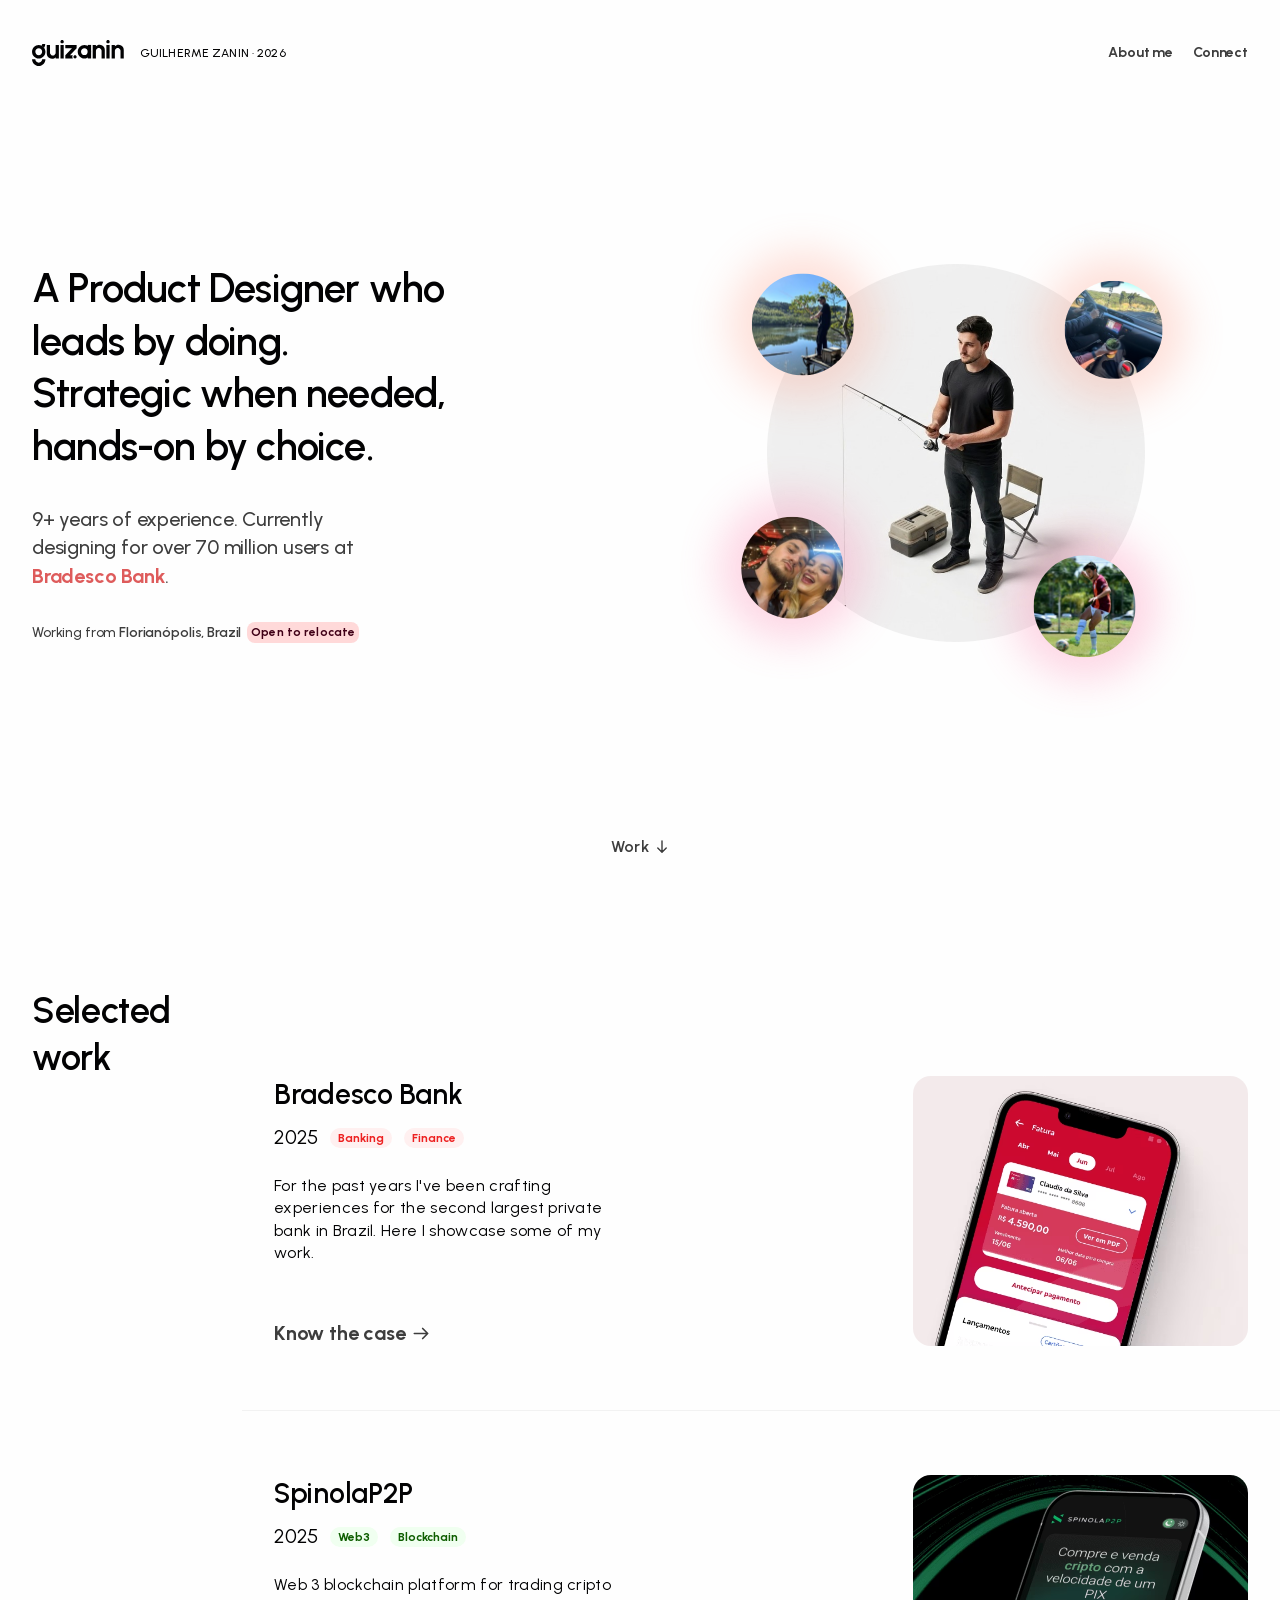
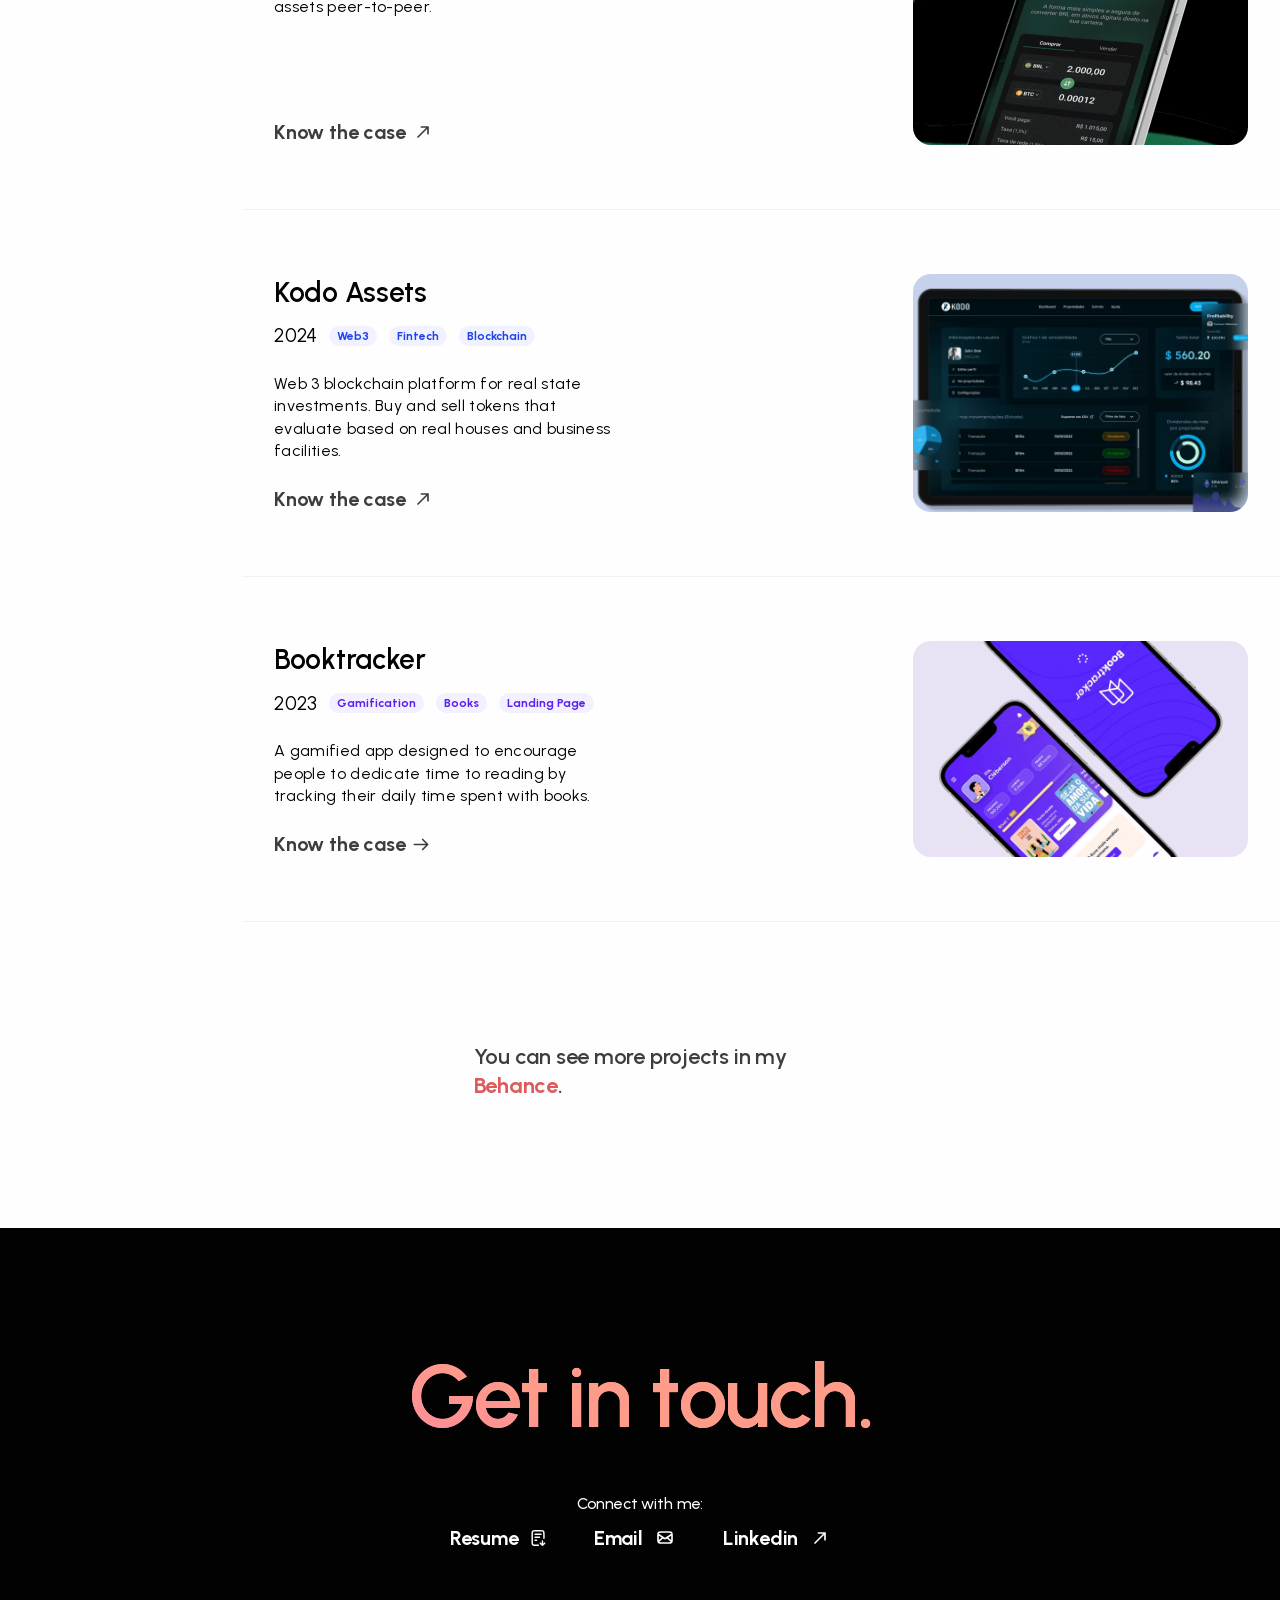
==== index.html @ 5cf8c63c "Portfolio site: hand-built replacement for the Framer version Home, About me, Bradesco Bank and Book" ====
<!doctype html>
<html lang="en">
<head>
  <meta charset="utf-8">
  <meta name="viewport" content="width=device-width, initial-scale=1">
  <title>Guilherme Zanin | UX/UI | Product Designer</title>
  <meta name="description" content="Product Designer with 9+ years of experience. Welcome to my portfolio.">

  <link rel="icon" href="assets/img/favicon-light.png" media="(prefers-color-scheme: light)">
  <link rel="icon" href="assets/img/favicon-dark.png" media="(prefers-color-scheme: dark)">
  <link rel="apple-touch-icon" href="assets/img/apple-touch-icon.png">

  <link rel="canonical" href="https://guilhermezanin.com/">
  <meta property="og:type" content="website">
  <meta property="og:site_name" content="Guilherme Zanin">
  <meta property="og:url" content="https://guilhermezanin.com/">
  <meta property="og:title" content="Guilherme Zanin | UX/UI | Product Designer">
  <meta property="og:description" content="Product Designer with 9+ years of experience. Welcome to my portfolio.">
  <meta property="og:image" content="https://guilhermezanin.com/assets/img/og-image.jpg">
  <meta property="og:image:width" content="1200">
  <meta property="og:image:height" content="630">
  <meta name="twitter:card" content="summary_large_image">
  <meta name="twitter:title" content="Guilherme Zanin | UX/UI | Product Designer">
  <meta name="twitter:description" content="Product Designer with 9+ years of experience. Welcome to my portfolio.">
  <meta name="twitter:image" content="https://guilhermezanin.com/assets/img/og-image.jpg">
  <script type="application/ld+json">
  {
    "@context": "https://schema.org",
    "@type": "Person",
    "name": "Guilherme Zanin",
    "jobTitle": "Senior Product Designer",
    "url": "https://guilhermezanin.com/",
    "image": "https://guilhermezanin.com/assets/img/hero.jpg",
    "worksFor": { "@type": "Organization", "name": "Bradesco Bank" },
    "address": { "@type": "PostalAddress", "addressLocality": "Florianópolis", "addressCountry": "BR" },
    "sameAs": [
      "https://www.linkedin.com/in/guilherme-zanin/",
      "https://www.behance.net/guilhermezanin"
    ]
  }
  </script>

  <link rel="preload" href="assets/fonts/urbanist-latin.woff2" as="font" type="font/woff2" crossorigin>
  <link rel="stylesheet" href="styles.css">
</head>
<body>

  <!-- Shared SVG gradient used by icons on hover -->
  <svg width="0" height="0" style="position:absolute" aria-hidden="true">
    <defs>
      <linearGradient id="brand-gradient" x1="1" y1="0" x2="0" y2="1">
        <stop offset="0.35" stop-color="#FF9C86"/>
        <stop offset="1" stop-color="#FD7DAB"/>
      </linearGradient>
    </defs>
  </svg>

  <!-- ============ HERO ============ -->
  <section class="hero" id="top">
    <header class="nav">
      <div class="nav__brand">
        <a href="./" class="logo" aria-label="guizanin — home">
          <img class="logo__base" src="assets/icons/logo.svg" alt="guizanin" width="92" height="26">
          <img class="logo__hover" src="assets/icons/logo-gradient.svg" alt="" width="92" height="26" aria-hidden="true">
        </a>
        <span class="nav__tagline">Guilherme Zanin · 2026</span>
      </div>

      <nav class="nav__links" aria-label="Main">
        <a class="nav__link" href="about.html">About me</a>
        <a class="nav__link" href="#connect">Connect</a>
      </nav>
    </header>

    <div class="hero__body">
      <div class="hero__copy">
        <h1 class="hero__title reveal">
          A Product Designer who leads by doing.<br> Strategic when needed, <span class="nowrap">hands-on</span> by choice.
        </h1>
        <p class="hero__lead reveal" style="--d: .1s">
          9+ years of experience. Currently designing for over 70 million users at
          <a class="accent-link" href="https://www.linkedin.com/company/bradesco/mycompany/" target="_blank" rel="noopener">Bradesco Bank</a>.
        </p>
        <p class="hero__location reveal" style="--d: .2s">
          <span>Working from <strong>Florianópolis, Brazil</strong></span>
          <span class="badge">Open to relocate</span>
        </p>
      </div>

      <div class="hero__visual reveal" style="--d: .15s">
        <img class="hero__portrait" src="assets/img/hero.jpg" alt="Guilherme Zanin holding a fishing rod" width="720" height="720" fetchpriority="high">
        <div class="orbit" aria-hidden="true">
          <div class="bubble bubble--1" style="--glow:#FF9C86"><img width="204" height="272" src="assets/img/bubble-car.jpg" alt=""></div>
          <div class="bubble bubble--2" style="--glow:#FF9C86"><img width="204" height="272" src="assets/img/bubble-football.jpg" alt=""></div>
          <div class="bubble bubble--3" style="--glow:#FD7DAB"><img width="206" height="272" src="assets/img/bubble-selfie.jpg" alt=""></div>
          <div class="bubble bubble--4" style="--glow:#FD7DAB"><img width="204" height="272" src="assets/img/bubble-fishing.jpg" alt=""></div>
        </div>
      </div>
    </div>

    <a class="scroll-cue" href="#selectedwork">
      Work
      <svg viewBox="-1 -1 16 13" width="14" height="11" aria-hidden="true"><path d="M.334 5.5h13.333m0 0L8.667.5m5 5-5 5" fill="none" stroke="currentColor" stroke-width="1.667" stroke-linecap="round" stroke-linejoin="round"/></svg>
    </a>
  </section>

  <!-- ============ SELECTED WORK ============ -->
  <section class="work" id="selectedwork">
    <div class="work__aside">
      <h2 class="work__heading">Selected <br>work</h2>
    </div>

    <div class="work__list">
      <a class="project" href="bradesco-bank.html" style="--tag-bg:#FFF0F0; --tag-fg:#ED2121">
        <div class="project__info">
          <div class="project__head">
            <h3 class="project__title">Bradesco Bank</h3>
            <div class="project__meta">
              <span class="project__year">2025</span>
              <span class="tag">Banking</span>
              <span class="tag">Finance</span>
            </div>
          </div>
          <p class="project__desc">For the past years I've been crafting experiences for the second largest private bank in Brazil. Here I showcase some of my work.</p>
          <span class="cta">Know the case <svg class="cta__icon" viewBox="-1 -1 16 13" width="16" height="13" aria-hidden="true"><path d="M.334 5.5h13.333m0 0L8.667.5m5 5-5 5"/></svg></span>
        </div>
        <div class="project__media project__media--tall"><picture><source type="image/avif" srcset="assets/img/work-bradesco.avif"><img width="840" height="486" src="assets/img/work-bradesco.png" alt="Bradesco credit card invoice screen on an iPhone" loading="lazy"></picture></div>
      </a>

      <a class="project" href="https://www.behance.net/gallery/239219773/SPINOLA-P2P-Crypto-Trading-UXUI" target="_blank" rel="noopener" style="--tag-bg:#F0FFF0; --tag-fg:#0E5E00">
        <div class="project__info">
          <div class="project__head">
            <h3 class="project__title">SpinolaP2P</h3>
            <div class="project__meta">
              <span class="project__year">2025</span>
              <span class="tag">Web3</span>
              <span class="tag">Blockchain</span>
            </div>
          </div>
          <p class="project__desc">Web 3 blockchain platform for trading cripto assets peer-to-peer.</p>
          <span class="cta">Know the case <svg class="cta__icon" viewBox="0 0 20 20" width="20" height="20" aria-hidden="true"><path d="M5 15 15 5m0 0H8.333M15 5v6.667"/></svg></span>
        </div>
        <div class="project__media project__media--tall"><picture><source type="image/avif" srcset="assets/img/work-spinola.avif"><img width="886" height="540" src="assets/img/work-spinola.png" alt="SpinolaP2P crypto trading app on an iPhone" loading="lazy"></picture></div>
      </a>

      <a class="project" href="https://www.behance.net/gallery/204603147/Kodo" target="_blank" rel="noopener" style="--tag-bg:#F0F3FF; --tag-fg:#2143ED">
        <div class="project__info">
          <div class="project__head">
            <h3 class="project__title">Kodo Assets</h3>
            <div class="project__meta">
              <span class="project__year">2024</span>
              <span class="tag">Web3</span>
              <span class="tag">Fintech</span>
              <span class="tag">Blockchain</span>
            </div>
          </div>
          <p class="project__desc">Web 3 blockchain platform for real state investments. Buy and sell tokens that evaluate based on real houses and business facilities.</p>
          <span class="cta">Know the case <svg class="cta__icon" viewBox="0 0 20 20" width="20" height="20" aria-hidden="true"><path d="M5 15 15 5m0 0H8.333M15 5v6.667"/></svg></span>
        </div>
        <div class="project__media"><picture><source type="image/avif" srcset="assets/img/work-kodo.avif"><img width="840" height="486" src="assets/img/work-kodo.png" alt="Kodo Assets investment dashboard on a tablet" loading="lazy"></picture></div>
      </a>

      <a class="project" href="booktracker.html" style="--tag-bg:#F3F0FF; --tag-fg:#5B21EE">
        <div class="project__info">
          <div class="project__head">
            <h3 class="project__title">Booktracker</h3>
            <div class="project__meta">
              <span class="project__year">2023</span>
              <span class="tag">Gamification</span>
              <span class="tag">Books</span>
              <span class="tag">Landing Page</span>
            </div>
          </div>
          <p class="project__desc">A gamified app designed to encourage people to dedicate time to reading by tracking their daily time spent with books.</p>
          <span class="cta">Know the case <svg class="cta__icon" viewBox="-1 -1 16 13" width="16" height="13" aria-hidden="true"><path d="M.334 5.5h13.333m0 0L8.667.5m5 5-5 5"/></svg></span>
        </div>
        <div class="project__media"><picture><source type="image/avif" srcset="assets/img/work-booktracker.avif"><img width="840" height="486" src="assets/img/work-booktracker.png" alt="Booktracker reading app screens" loading="lazy"></picture></div>
      </a>
    </div>
  </section>

  <section class="more">
    <p class="more__text reveal">
      You can see more projects in my<br>
      <a class="accent-link" href="https://www.behance.net/guilhermezanin" target="_blank" rel="noopener">Behance</a>.
    </p>
  </section>

  <!-- ============ FOOTER / CONNECT ============ -->
  <footer class="connect" id="connect">
    <h2 class="connect__title reveal">Get in touch.</h2>
    <div class="connect__body reveal" style="--d: .1s">
      <p class="connect__label">Connect with me:</p>
      <ul class="connect__links">
        <li>
          <a class="connect__link" href="https://drive.google.com/file/d/13iVCZ-wm-vvY3Ag7yDLtZ_JTH_hKMxsA/view" target="_blank" rel="noopener">
            Resume
            <svg viewBox="-1 -1 17 20" width="15" height="18" aria-hidden="true"><path d="M13.667 9.417v-4.75c0-1.4 0-2.1-.272-2.635a2.5 2.5 0 0 0-1.093-1.093C11.767.667 11.067.667 9.667.667H4.334c-1.4 0-2.1 0-2.635.272A2.5 2.5 0 0 0 .607 2.032C.334 2.567.334 3.267.334 4.667v8.667c0 1.4 0 2.1.273 2.635a2.5 2.5 0 0 0 1.092 1.092c.535.273 1.235.273 2.635.273h3.083m1.25-9.167h-5m1.667 3.334H3.667m6.667-6.667H3.667m5.834 10 2.5 2.5m0 0 2.5-2.5m-2.5 2.5v-5"/></svg>
          </a>
        </li>
        <li>
          <a class="connect__link" href="mailto:guilhermezanin07@gmail.com">
            Email
            <svg viewBox="0 0 20 20" width="20" height="20" aria-hidden="true"><path d="M16.65 13.625 12 9.5m-4 0-4.65 4.125M3 6.063l5.715 3.929c.463.318.695.477.946.539.223.054.455.054.678 0 .251-.062.483-.221.946-.54L17 6.063M6.36 15h7.28c1.176 0 1.764 0 2.213-.225a2.07 2.07 0 0 0 .918-.901C17 13.433 17 12.855 17 11.7V7.3c0-1.155 0-1.733-.229-2.174a2.07 2.07 0 0 0-.918-.901C15.404 4 14.816 4 13.64 4H6.36c-1.176 0-1.764 0-2.213.225a2.07 2.07 0 0 0-.918.901C3 5.567 3 6.145 3 7.3v4.4c0 1.155 0 1.733.229 2.174.201.388.522.704.918.901C4.596 15 5.184 15 6.36 15Z"/></svg>
          </a>
        </li>
        <li>
          <a class="connect__link" href="https://www.linkedin.com/in/guilherme-zanin/" target="_blank" rel="noopener">
            Linkedin
            <svg viewBox="0 0 20 20" width="20" height="20" aria-hidden="true"><path d="M5 15 15 5m0 0H8.333M15 5v6.667"/></svg>
          </a>
        </li>
      </ul>
    </div>
  </footer>

  <script src="script.js"></script>
</body>
</html>
---- styles.css ----
/* ==========================================================================
   Guilherme Zanin — Portfolio
   ========================================================================== */

/* Urbanist (variable 300–700), self-hosted — SIL Open Font License */
@font-face {
  font-family: "Urbanist";
  font-style: normal;
  font-weight: 300 700;
  font-display: swap;
  src: url("assets/fonts/urbanist-latin.woff2") format("woff2");
  unicode-range: U+0000-00FF, U+0131, U+0152-0153, U+02BB-02BC, U+02C6, U+02DA, U+02DC, U+0304, U+0308, U+0329, U+2000-206F, U+20AC, U+2122, U+2191, U+2193, U+2212, U+2215, U+FEFF, U+FFFD;
}
@font-face {
  font-family: "Urbanist";
  font-style: normal;
  font-weight: 300 700;
  font-display: swap;
  src: url("assets/fonts/urbanist-latin-ext.woff2") format("woff2");
  unicode-range: U+0100-02BA, U+02BD-02C5, U+02C7-02CC, U+02CE-02D7, U+02DD-02FF, U+0304, U+0308, U+0329, U+1D00-1DBF, U+1E00-1E9F, U+1EF2-1EFF, U+2020, U+20A0-20AB, U+20AD-20C4, U+2113, U+2C60-2C7F, U+A720-A7FF;
}

:root {
  --bg: #FEFEFE;
  --ink: #020203;
  --ink-soft: #3D3D3D;
  --white: #FEFEFE;
  --accent: #DE5B5B;
  --grad-a: #FF9C86;
  --grad-b: #FD7DAB;
  --gradient: linear-gradient(225deg, var(--grad-a) 35%, var(--grad-b) 100%);
  --line: #F2F2F2;
  --pad-x: 32px;
  --ease: cubic-bezier(.22, 1, .36, 1);
  font-family: "Urbanist", system-ui, sans-serif;
}

*, *::before, *::after { box-sizing: border-box; }

html { scroll-behavior: smooth; }

body {
  margin: 0;
  background: var(--bg);
  color: var(--ink);
  -webkit-font-smoothing: antialiased;
  -moz-osx-font-smoothing: grayscale;
  text-rendering: optimizeLegibility;
}

img, picture { display: block; max-width: 100%; }
a { color: inherit; text-decoration: none; }
h1, h2, h3, p { margin: 0; }

.nowrap { white-space: nowrap; }

.sr-only {
  position: absolute; width: 1px; height: 1px; overflow: hidden;
  clip: rect(0 0 0 0); white-space: nowrap;
}

/* Gradient text on hover — shared by links */
.grad-hover { transition: color .25s var(--ease); }

/* ---------------------------------------------------------------- NAV ---- */
.nav {
  position: absolute;
  inset: 0 0 auto 0;
  z-index: 10;
  display: flex;
  align-items: center;
  justify-content: space-between;
  padding: 40px var(--pad-x);
}

.nav__brand { display: flex; align-items: center; gap: 16px; }

.logo { position: relative; display: block; width: 92px; height: 26px; }
.logo img { position: absolute; inset: 0; width: 100%; height: 100%; transition: opacity .3s var(--ease); }
.logo__hover { opacity: 0; }
.logo:hover .logo__hover { opacity: 1; }
.logo:hover .logo__base { opacity: 0; }

.nav__tagline {
  font-size: 12px;
  font-weight: 500;
  letter-spacing: .01em;
  line-height: 1.22;
  text-transform: uppercase;
  color: var(--ink);
}

.nav__links { display: flex; align-items: center; gap: 20px; }

.nav__link {
  font-size: 14px;
  font-weight: 700;
  letter-spacing: -.01em;
  line-height: 1.3;
  color: var(--ink-soft);
}

.nav__link { position: relative; transition: opacity .2s; }
.nav__link::after {
  content: "";
  position: absolute; left: 0; right: 0; bottom: -3px;
  height: 1.5px;
  background: var(--gradient);
  transform: scaleX(0);
  transform-origin: right;
  transition: transform .35s var(--ease);
}
.nav__link:hover::after { transform: scaleX(1); transform-origin: left; }


/* --------------------------------------------------------------- HERO ---- */
.hero {
  position: relative;
  min-height: max(100vh, 760px);
  min-height: max(100svh, 760px);
  display: flex;
  flex-direction: column;
  padding: 0 var(--pad-x);
  overflow-x: clip;
}

.hero__body {
  flex: 1;
  display: grid;
  grid-template-columns: minmax(0, 1fr) minmax(0, 1fr);
  align-items: center;
  gap: 48px;
  width: 100%;
  max-width: 1376px;
  margin: 0 auto;
  padding-top: 120px;
}

.hero__copy { display: flex; flex-direction: column; gap: 32px; max-width: 430px; }

.hero__title {
  font-size: 40px;
  font-weight: 600;
  line-height: 1.32;
  letter-spacing: -.02em;
  color: var(--ink);
}

.hero__lead {
  max-width: 380px;
  font-size: 20px;
  font-weight: 500;
  line-height: 1.42;
  letter-spacing: -.01em;
  color: var(--ink-soft);
}

.accent-link {
  font-weight: 700;
  color: var(--accent);
  background-image: var(--gradient);
  background-size: 0% 1.5px;
  background-repeat: no-repeat;
  background-position: 0 100%;
  transition: background-size .35s var(--ease), color .25s;
}
.accent-link:hover { background-size: 100% 1.5px; }

.hero__location {
  display: flex;
  align-items: center;
  flex-wrap: wrap;
  gap: 6px;
  font-size: 14px;
  font-weight: 500;
  line-height: 1.42;
  letter-spacing: -.01em;
  color: var(--ink-soft);
}
.hero__location strong { font-weight: 600; }

.badge {
  padding: 2px 4px;
  border-radius: 8px;
  background: #FFD9D9;
  color: #400017;
  font-size: 12px;
  font-weight: 700;
  letter-spacing: .01em;
}

/* Portrait + orbiting bubbles */
.hero__visual {
  position: relative;
  justify-self: center;
  width: 450px;
  aspect-ratio: 1;
  display: grid;
  place-items: center;
}

.hero__portrait {
  width: 84%;
  height: auto;
  aspect-ratio: 1;
  object-fit: cover;
  border-radius: 9999px;
}

.orbit {
  position: absolute;
  inset: 0;
  will-change: rotate;
  animation: orbit 120s linear infinite;
}
/* paused by script.js while the hero is off screen */
.hero.is-offscreen .orbit,
.hero.is-offscreen .bubble img,
.hero.is-offscreen .scroll-cue svg { animation-play-state: paused; }

.bubble {
  --size: 102px;
  --r: calc(50% - var(--size) / 2);
  position: absolute;
  top: 50%; left: 50%;
  width: var(--size);
  height: var(--size);
  margin: calc(var(--size) / -2) 0 0 calc(var(--size) / -2);
  transform: rotate(var(--a)) translate(200px) rotate(calc(var(--a) * -1));
}
.bubble img {
  position: relative;
  z-index: 1;
  width: 100%; height: 100%;
  object-fit: cover;
  border-radius: 9999px;
  animation: orbit 120s linear infinite reverse;
}
/* soft blurred glow behind each bubble */
.bubble::before {
  content: "";
  position: absolute;
  inset: -22px;
  border-radius: 9999px;
  background: var(--glow);
  opacity: .3;
  filter: blur(20px);
}

.bubble--1 { --a: -140deg; }            /* top-left */
.bubble--2 { --a: -38deg; --size: 98px; }/* top-right */
.bubble--3 { --a: 50deg; }              /* bottom-right */
.bubble--4 { --a: 145deg; }             /* bottom-left */

@keyframes orbit { to { rotate: 360deg; } }

.scroll-cue {
  align-self: center;
  display: inline-flex;
  align-items: center;
  gap: 6px;
  margin: 48px 0 40px;
  padding: 4px;
  font-size: 16px;
  font-weight: 600;
  letter-spacing: .02em;
  color: var(--ink-soft);
}
.scroll-cue svg { transform: rotate(90deg); animation: nudge 2s var(--ease) infinite; }
.scroll-cue:hover svg { stroke: url(#brand-gradient); }
.scroll-cue:hover svg path { stroke: url(#brand-gradient); }

@keyframes nudge {
  0%, 60%, 100% { translate: 0 0; }
  30% { translate: 0 4px; }
}

/* --------------------------------------------------------- SELECTED WORK - */
.work {
  display: flex;
  width: 100%;
}

.work__aside {
  flex: 0 0 242px;
  padding: 88px 64px 64px var(--pad-x);
}

.work__heading {
  position: sticky;
  top: 56px;
  font-size: 36px;
  font-weight: 600;
  line-height: 1.3;
  letter-spacing: -.01em;
}

.work__list {
  flex: 1;
  min-width: 0;
  padding-top: 112px;
}

.project {
  position: sticky;
  top: 0;
  z-index: 1;
  display: flex;
  gap: 32px;
  padding: 64px var(--pad-x);
  background: var(--bg);
  border-bottom: 1px solid var(--line);
}

.project__info {
  flex: 1 1 0;
  min-width: 0;
  max-width: 340px;
  display: flex;
  flex-direction: column;
  justify-content: space-between;
  gap: 24px;
}

.project__head { display: flex; flex-direction: column; gap: 12px; }

.project__title {
  font-size: 28px;
  font-weight: 600;
  line-height: 1.3;
  letter-spacing: -.01em;
}

.project__meta { display: flex; align-items: center; flex-wrap: wrap; gap: 12px; }
.project__year { font-size: 20px; line-height: 1.32; letter-spacing: -.01em; }

.tag {
  padding: 4px 8px;
  border-radius: 42px;
  background: var(--tag-bg);
  color: var(--tag-fg);
  font-size: 12px;
  font-weight: 700;
  line-height: 1;
}

.project__desc {
  font-size: 16px;
  line-height: 1.4;
  letter-spacing: .02em;
  margin-top: -12px;
  flex: 1;
}
.project__head + .project__desc { margin-top: 0; }

.cta {
  display: inline-flex;
  align-items: center;
  gap: 8px;
  font-size: 20px;
  font-weight: 700;
  line-height: 1.3;
  letter-spacing: -.01em;
  color: var(--ink-soft);
}
.cta__icon {
  fill: none;
  stroke: var(--ink-soft);
  stroke-width: 1.667;
  stroke-linecap: round;
  stroke-linejoin: round;
  transition: transform .35s var(--ease);
}
.project:hover .cta__icon { stroke: url(#brand-gradient); transform: translateX(4px); }
.project:hover .cta { color: transparent; background: var(--gradient); -webkit-background-clip: text; background-clip: text; }

.project__media {
  flex: 0 0 auto;
  width: min(335px, 45%);
  margin-left: auto;
  aspect-ratio: 335 / 204;
  border-radius: 18px;
  overflow: hidden;
}
.project__media--tall { aspect-ratio: 335 / 270; }
.project__media picture { height: 100%; }
.project__media img {
  width: 100%; height: 100%;
  object-fit: cover;
  transition: transform .6s var(--ease);
}
.project:hover .project__media img { transform: scale(1.04); }

/* --------------------------------------------------------------- MORE ---- */
.more {
  position: relative;
  z-index: 2;
  background: var(--bg);
  display: flex;
  justify-content: center;
  padding: 120px var(--pad-x) 128px;
}
.more__text {
  width: 333px;
  max-width: 100%;
  font-size: 22px;
  font-weight: 600;
  line-height: 1.32;
  letter-spacing: -.01em;
  color: var(--ink-soft);
}

/* ------------------------------------------------------------ CONNECT ---- */
.connect {
  position: relative;
  z-index: 2;
  display: flex;
  flex-direction: column;
  align-items: center;
  justify-content: center;
  gap: 48px;
  min-height: 440px;
  padding: 64px;
  background: var(--ink);
  color: var(--white);
  text-align: center;
}

.connect__title {
  font-size: clamp(56px, 9vw, 88px);
  font-weight: 600;
  line-height: 1.14;
  letter-spacing: -2px;
  color: transparent;
  background: url("assets/img/touch-texture.png") 0% 10% / cover, var(--gradient);
  background: image-set(url("assets/img/touch-texture.avif") type("image/avif"), url("assets/img/touch-texture.png") type("image/png")) 0% 10% / cover, var(--gradient);
  -webkit-background-clip: text;
  background-clip: text;
  animation: texture-pan 14s ease-in-out infinite alternate;
}
@keyframes texture-pan { to { background-position: 100% 90%, 0 0; } }

.connect__body { display: flex; flex-direction: column; align-items: center; gap: 12px; }
.connect__label { font-size: 16px; font-weight: 500; letter-spacing: -.01em; }

.connect__links {
  display: flex;
  flex-wrap: wrap;
  justify-content: center;
  gap: 12px 48px;
  margin: 0;
  padding: 0;
  list-style: none;
}

.connect__link {
  display: inline-flex;
  align-items: center;
  gap: 12px;
  font-size: 20px;
  font-weight: 700;
  letter-spacing: -.01em;
  line-height: 1.3;
}
.connect__link svg {
  fill: none;
  stroke: var(--white);
  stroke-width: 1.667;
  stroke-linecap: round;
  stroke-linejoin: round;
  transition: transform .35s var(--ease);
}
.connect__link:hover { color: transparent; background: var(--gradient); -webkit-background-clip: text; background-clip: text; }
.connect__link:hover svg { stroke: url(#brand-gradient); transform: translateY(-2px); }

/* -------------------------------------------------------- REVEAL ANIM ---- */
.reveal {
  opacity: 0;
  translate: 0 24px;
  transition: opacity .9s var(--ease) var(--d, 0s), translate .9s var(--ease) var(--d, 0s);
}
.reveal.is-in { opacity: 1; translate: 0 0; }

@media (prefers-reduced-motion: reduce) {
  html { scroll-behavior: auto; }
  .reveal { opacity: 1; translate: none; transition: none; }
  .orbit, .bubble img, .scroll-cue svg, .connect__title { animation: none; }
}

/* ---------------------------------------------------------- RESPONSIVE --- */
@media (max-width: 1100px) {
  .hero__visual { width: 400px; }
  .bubble { transform: rotate(var(--a)) translate(178px) rotate(calc(var(--a) * -1)); }
}

@media (max-width: 900px) {
  .work { flex-direction: column; }
  .work__aside { flex: none; padding: 64px var(--pad-x) 0; }
  .work__heading { position: static; }
  .work__heading br { display: none; }
  .work__list { padding-top: 16px; }
}

@media (max-width: 809px) {
  :root { --pad-x: 20px; }

  .nav { padding: 28px var(--pad-x); }
  .nav__tagline { display: none; }
  .nav__links { gap: 16px; }

  .hero { min-height: auto; }
  .hero__body {
    grid-template-columns: 1fr;
    gap: 40px;
    padding-top: 128px;
  }
  .hero__copy { gap: 24px; max-width: none; }
  .hero__title { font-size: 32px; }
  .hero__lead { font-size: 18px; }
  .hero__visual { width: min(340px, 100%); order: -1; }
  .bubble { --size: 76px; transform: rotate(var(--a)) translate(min(150px, 44vw)) rotate(calc(var(--a) * -1)); }
  .bubble--2 { --size: 72px; }

  .project {
    position: relative;
    flex-direction: column-reverse;
    gap: 24px;
    padding: 40px var(--pad-x);
  }
  .project__info { max-width: none; }
  .project__media, .project__media--tall { width: 100%; margin: 0; aspect-ratio: 335 / 204; }
  .project__title { font-size: 24px; }

  .more { padding: 80px var(--pad-x); }
  .more__text { font-size: 20px; }

  .connect { padding: 64px var(--pad-x); min-height: 380px; }
  .connect__links { gap: 16px 32px; }
}
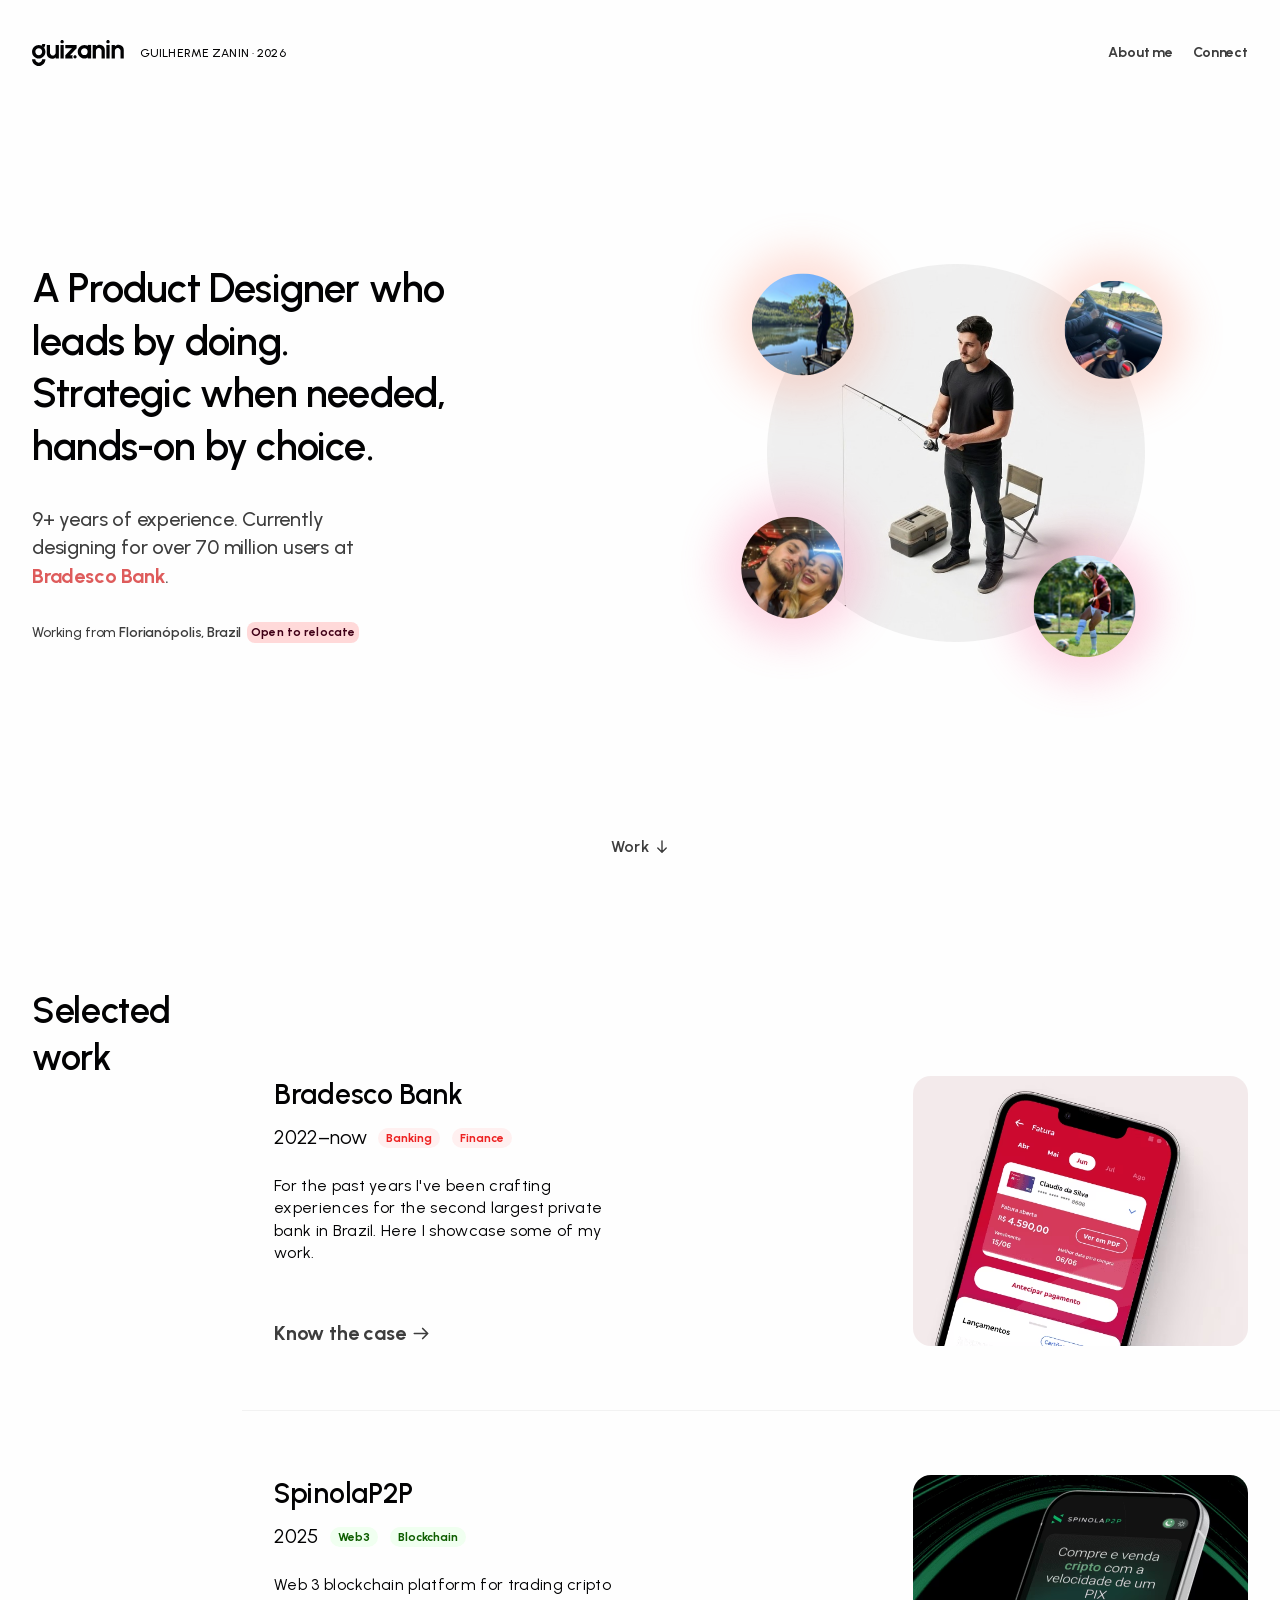
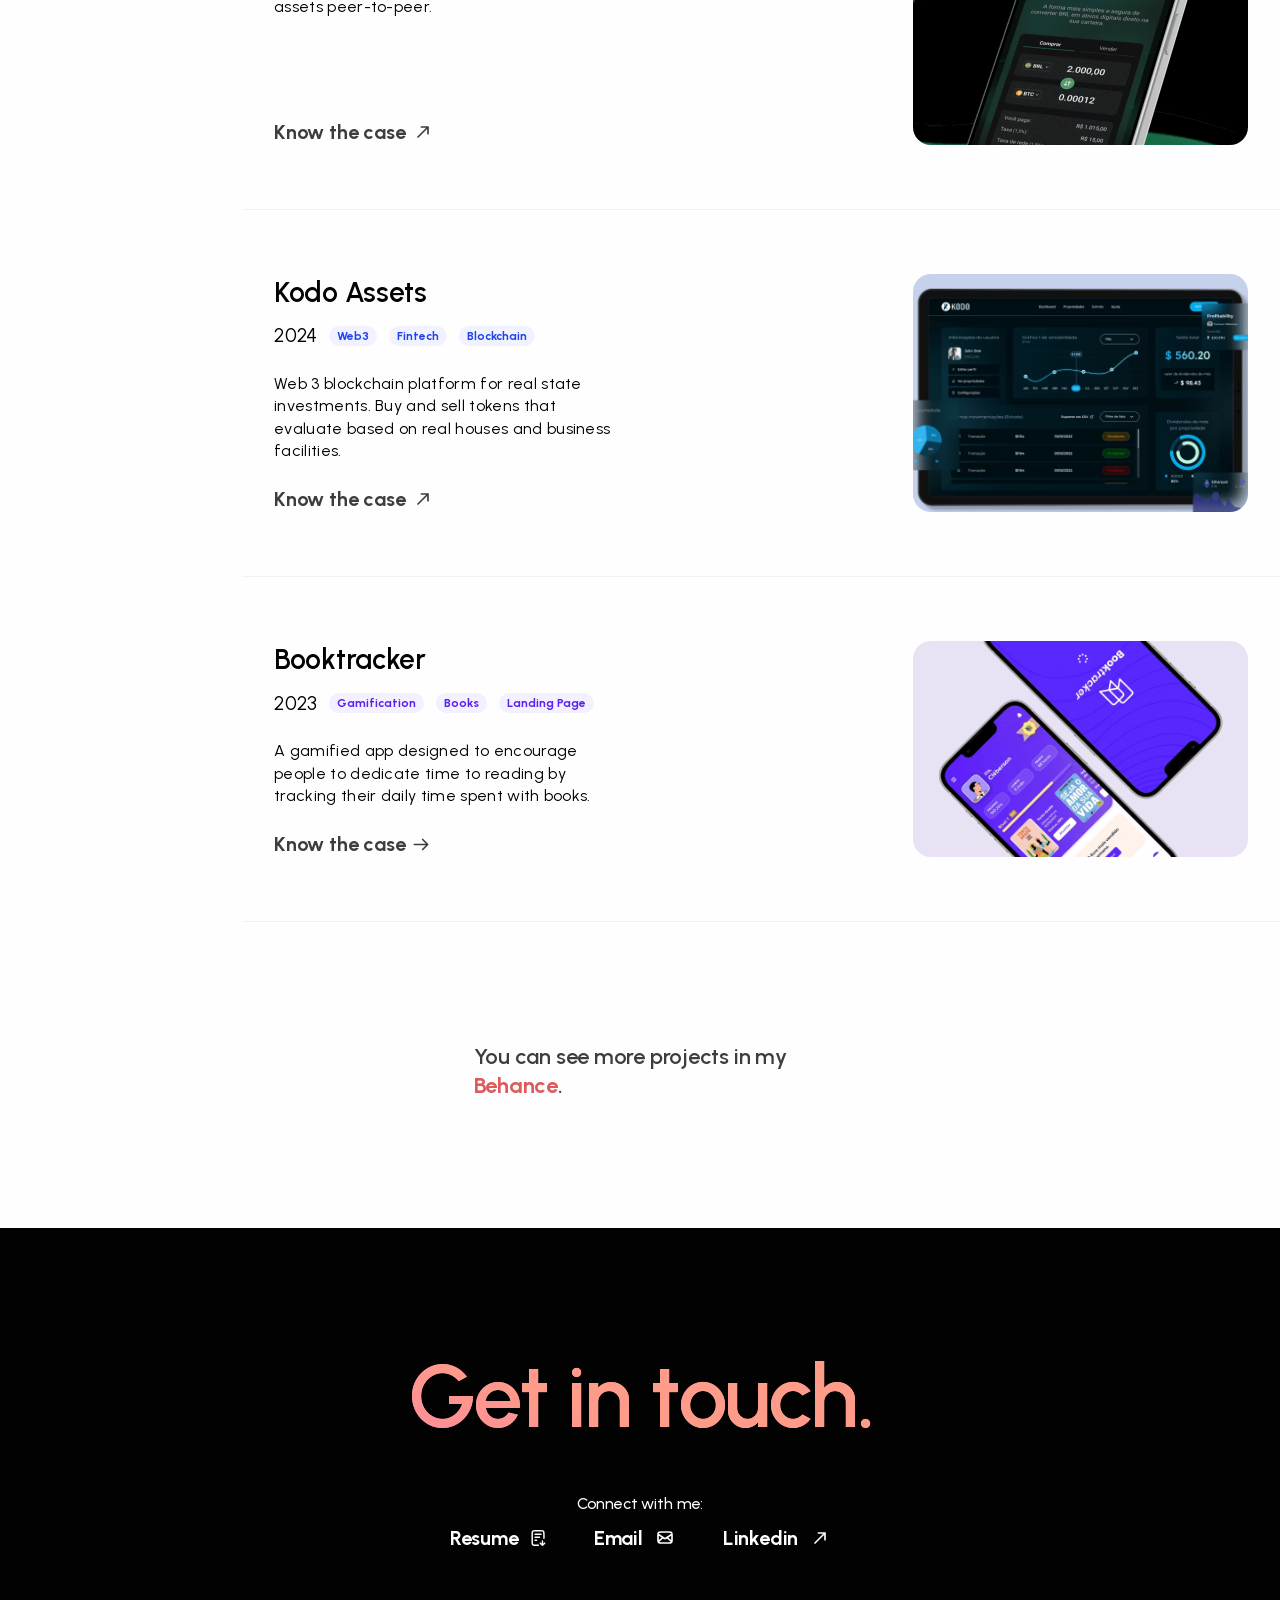
==== commit 91f7ae7a: "Make case study pages consistent Both case pages now share one structure: cover, title, meta sidebar" ====
--- a/index.html
+++ b/index.html
@@ -116,7 +116,7 @@
           <div class="project__head">
             <h3 class="project__title">Bradesco Bank</h3>
             <div class="project__meta">
-              <span class="project__year">2025</span>
+              <span class="project__year">2022–now</span>
               <span class="tag">Banking</span>
               <span class="tag">Finance</span>
             </div>
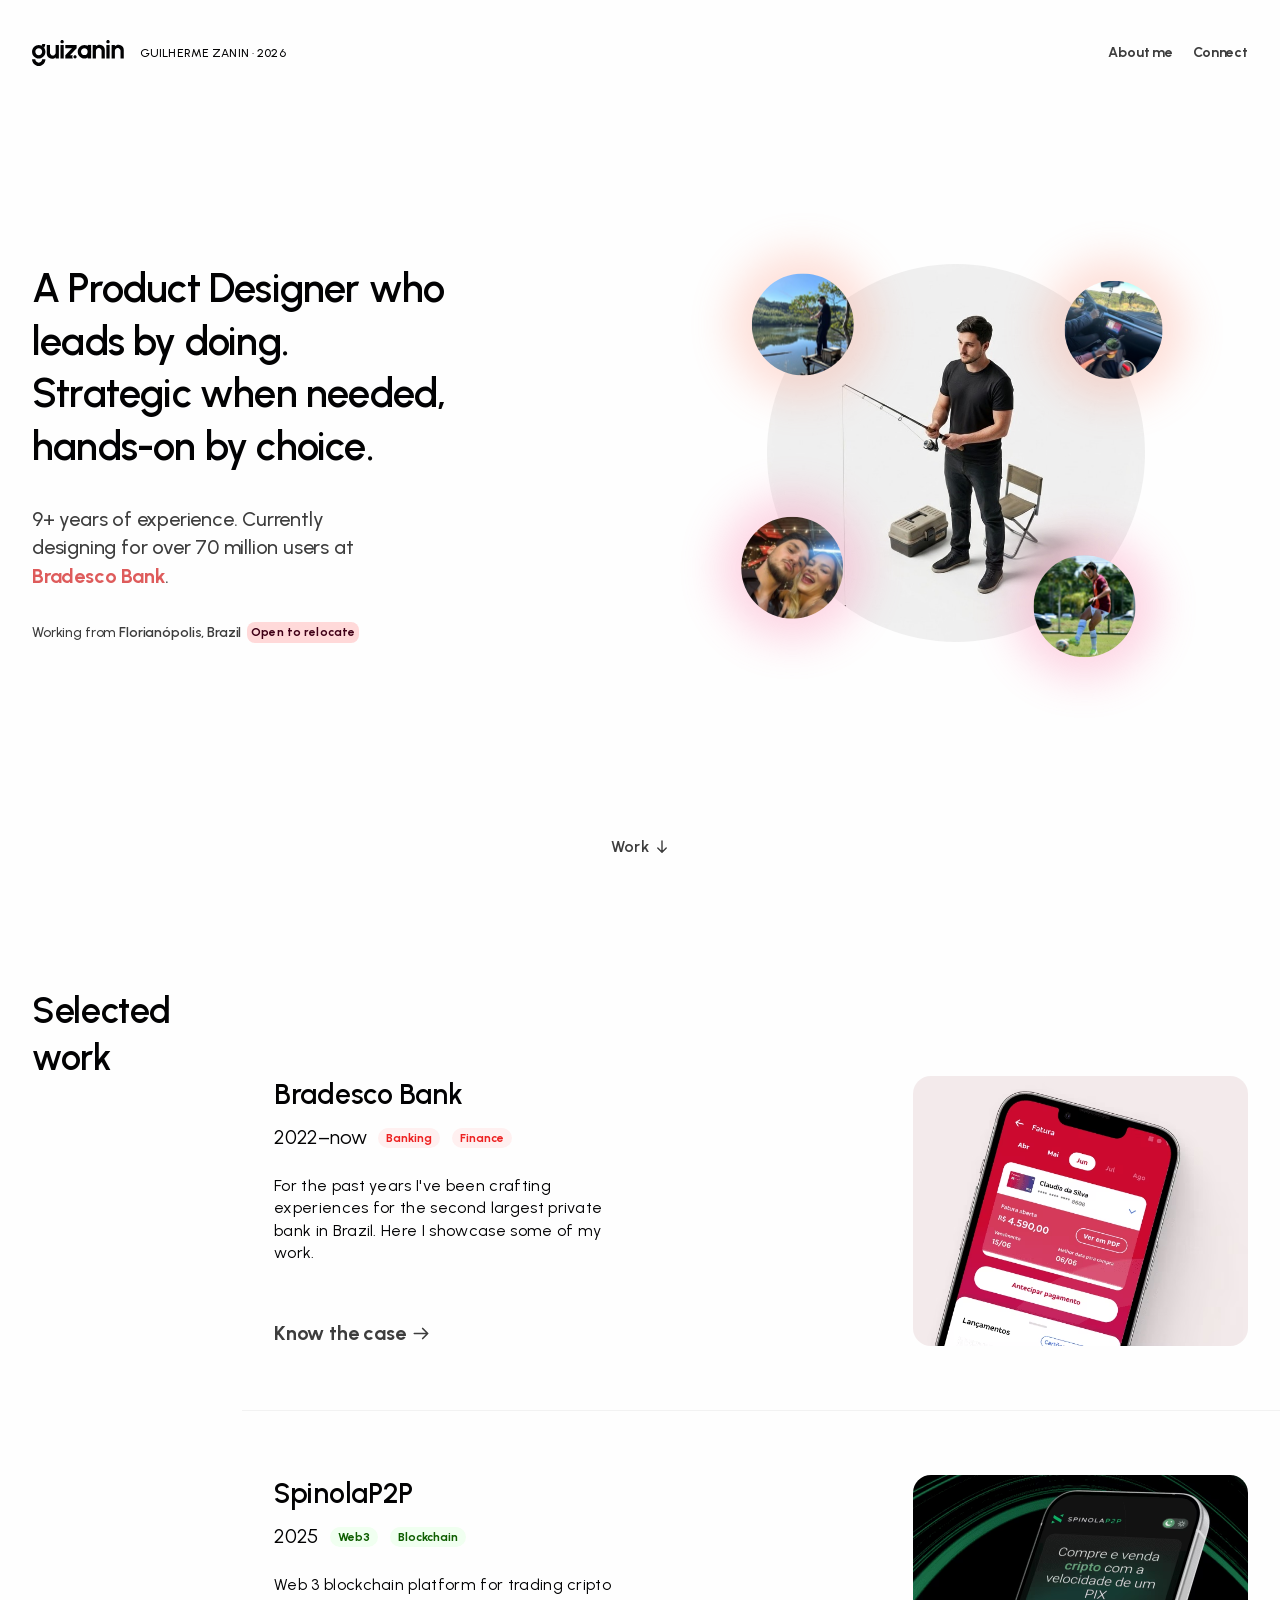
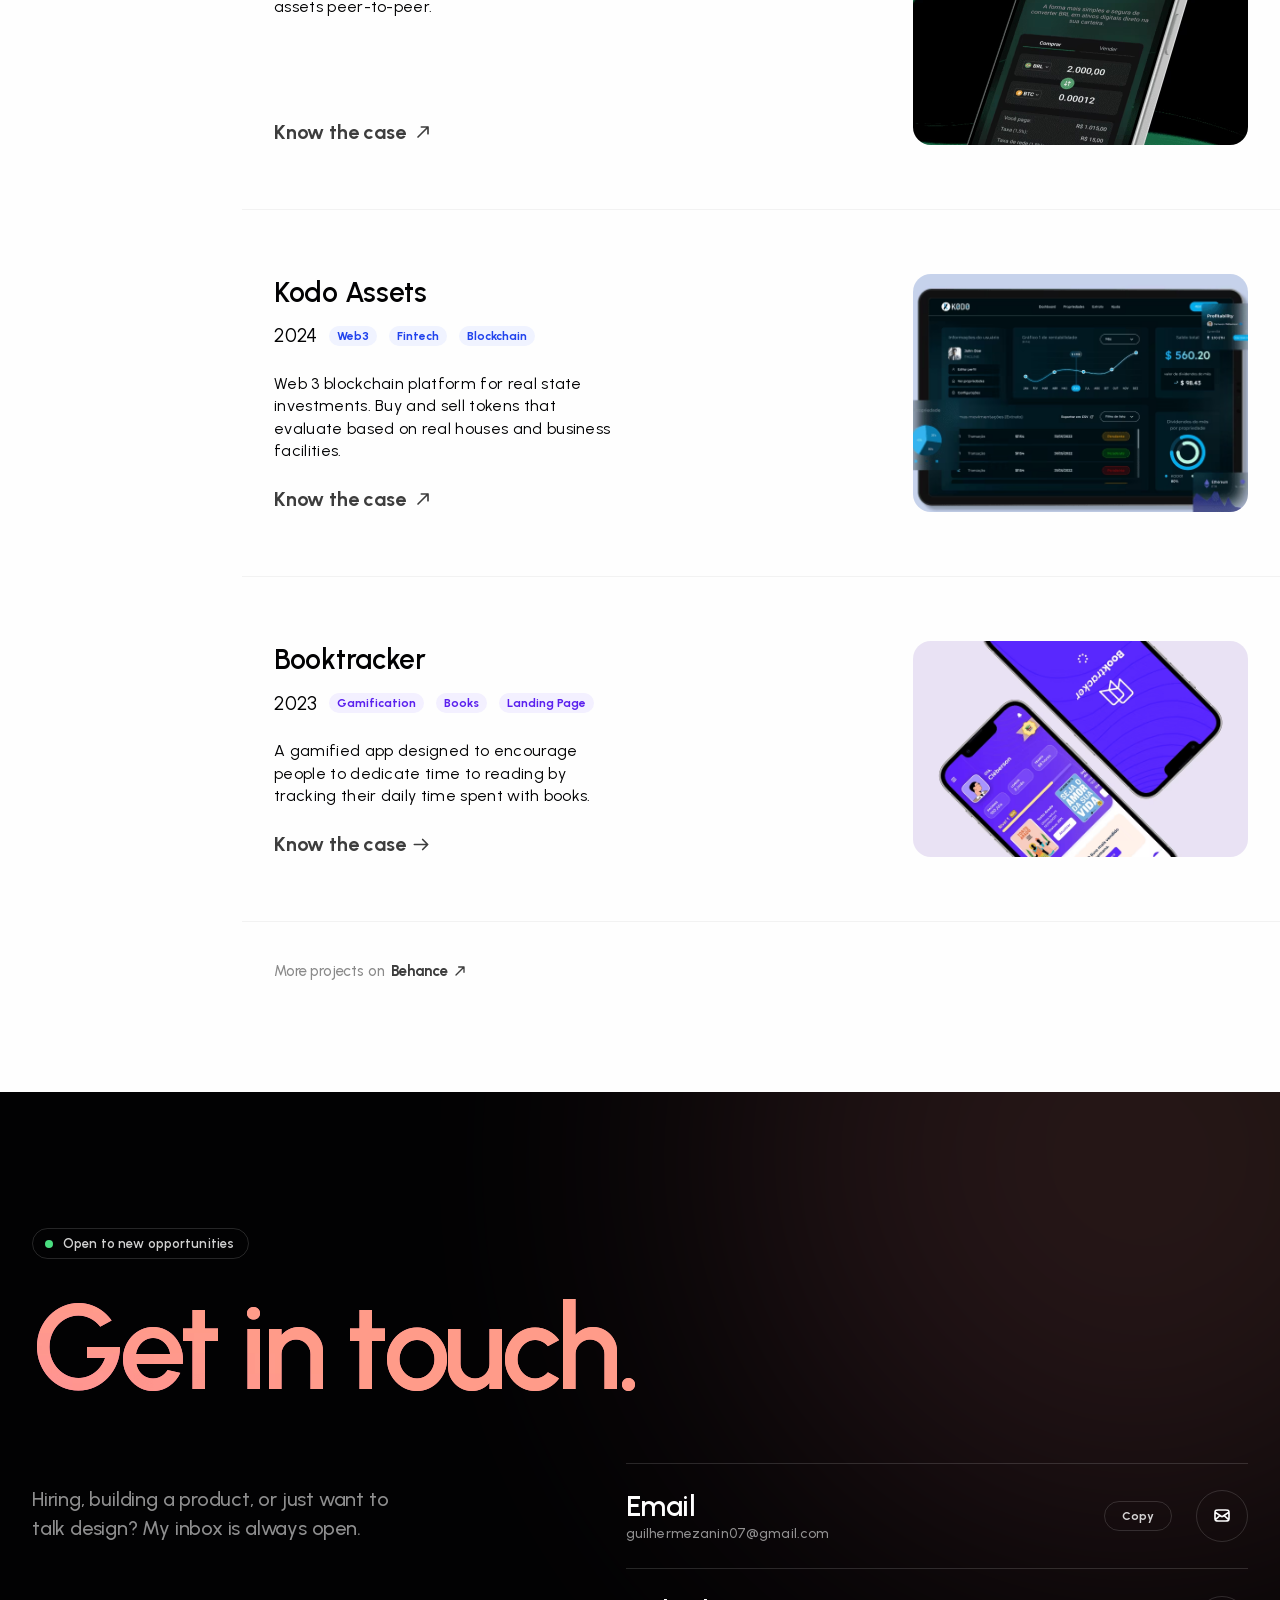
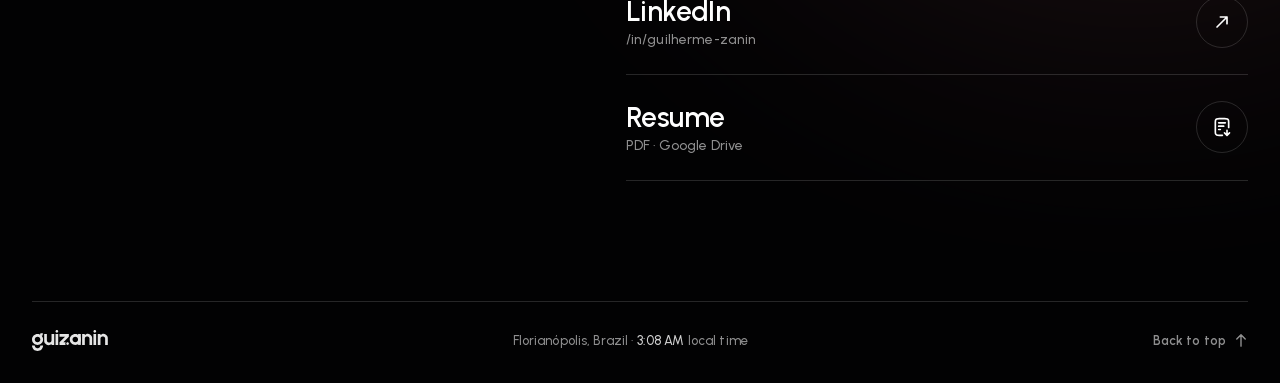
==== commit d20a9faf: "Home: redesign Connect footer, make Behance a discreet link - Drop the standalone Behance section; a" ====
--- a/index.html
+++ b/index.html
@@ -67,7 +67,7 @@
       </div>
 
       <nav class="nav__links" aria-label="Main">
-        <a class="nav__link" href="about.html">About me</a>
+        <a class="nav__link" href="about">About me</a>
         <a class="nav__link" href="#connect">Connect</a>
       </nav>
     </header>
@@ -111,7 +111,7 @@
     </div>
 
     <div class="work__list">
-      <a class="project" href="bradesco-bank.html" style="--tag-bg:#FFF0F0; --tag-fg:#ED2121">
+      <a class="project" href="bradesco-bank" style="--tag-bg:#FFF0F0; --tag-fg:#ED2121">
         <div class="project__info">
           <div class="project__head">
             <h3 class="project__title">Bradesco Bank</h3>
@@ -160,7 +160,7 @@
         <div class="project__media"><picture><source type="image/avif" srcset="assets/img/work-kodo.avif"><img width="840" height="486" src="assets/img/work-kodo.png" alt="Kodo Assets investment dashboard on a tablet" loading="lazy"></picture></div>
       </a>
 
-      <a class="project" href="booktracker.html" style="--tag-bg:#F3F0FF; --tag-fg:#5B21EE">
+      <a class="project" href="booktracker" style="--tag-bg:#F3F0FF; --tag-fg:#5B21EE">
         <div class="project__info">
           <div class="project__head">
             <h3 class="project__title">Booktracker</h3>
@@ -176,42 +176,55 @@
         </div>
         <div class="project__media"><picture><source type="image/avif" srcset="assets/img/work-booktracker.avif"><img width="840" height="486" src="assets/img/work-booktracker.png" alt="Booktracker reading app screens" loading="lazy"></picture></div>
       </a>
-    </div>
-  </section>
-
-  <section class="more">
-    <p class="more__text reveal">
-      You can see more projects in my<br>
-      <a class="accent-link" href="https://www.behance.net/guilhermezanin" target="_blank" rel="noopener">Behance</a>.
-    </p>
+
+      <p class="work__more">
+        More projects on
+        <a class="work__more-link" href="https://www.behance.net/guilhermezanin" target="_blank" rel="noopener">Behance <svg viewBox="0 0 20 20" width="16" height="16" aria-hidden="true"><path d="M5 15 15 5m0 0H8.333M15 5v6.667"/></svg></a>
+      </p>
+    </div>
   </section>
 
   <!-- ============ FOOTER / CONNECT ============ -->
   <footer class="connect" id="connect">
-    <h2 class="connect__title reveal">Get in touch.</h2>
-    <div class="connect__body reveal" style="--d: .1s">
-      <p class="connect__label">Connect with me:</p>
-      <ul class="connect__links">
-        <li>
-          <a class="connect__link" href="https://drive.google.com/file/d/13iVCZ-wm-vvY3Ag7yDLtZ_JTH_hKMxsA/view" target="_blank" rel="noopener">
-            Resume
-            <svg viewBox="-1 -1 17 20" width="15" height="18" aria-hidden="true"><path d="M13.667 9.417v-4.75c0-1.4 0-2.1-.272-2.635a2.5 2.5 0 0 0-1.093-1.093C11.767.667 11.067.667 9.667.667H4.334c-1.4 0-2.1 0-2.635.272A2.5 2.5 0 0 0 .607 2.032C.334 2.567.334 3.267.334 4.667v8.667c0 1.4 0 2.1.273 2.635a2.5 2.5 0 0 0 1.092 1.092c.535.273 1.235.273 2.635.273h3.083m1.25-9.167h-5m1.667 3.334H3.667m6.667-6.667H3.667m5.834 10 2.5 2.5m0 0 2.5-2.5m-2.5 2.5v-5"/></svg>
+    <div class="connect__inner">
+      <div class="connect__head">
+        <p class="connect__status reveal"><span class="connect__pulse" aria-hidden="true"></span>Open to new opportunities</p>
+        <h2 class="connect__title reveal" style="--d: .05s">Get in touch.</h2>
+      </div>
+
+      <p class="connect__lead reveal" style="--d: .1s">Hiring, building a product, or just want to talk design? My inbox is always open.</p>
+
+      <ul class="connect__list reveal" style="--d: .15s">
+        <li class="connect__item connect__item--email">
+          <a class="connect__row" href="mailto:guilhermezanin07@gmail.com">
+            <span class="connect__label">Email</span>
+            <span class="connect__meta">guilhermezanin07@gmail.com</span>
+            <span class="connect__icon"><svg viewBox="0 0 20 20" width="20" height="20" aria-hidden="true"><path d="M16.65 13.625 12 9.5m-4 0-4.65 4.125M3 6.063l5.715 3.929c.463.318.695.477.946.539.223.054.455.054.678 0 .251-.062.483-.221.946-.54L17 6.063M6.36 15h7.28c1.176 0 1.764 0 2.213-.225a2.07 2.07 0 0 0 .918-.901C17 13.433 17 12.855 17 11.7V7.3c0-1.155 0-1.733-.229-2.174a2.07 2.07 0 0 0-.918-.901C15.404 4 14.816 4 13.64 4H6.36c-1.176 0-1.764 0-2.213.225a2.07 2.07 0 0 0-.918.901C3 5.567 3 6.145 3 7.3v4.4c0 1.155 0 1.733.229 2.174.201.388.522.704.918.901C4.596 15 5.184 15 6.36 15Z"/></svg></span>
+          </a>
+          <button class="connect__copy" type="button" data-copy="guilhermezanin07@gmail.com" aria-label="Copy email address">Copy</button>
+        </li>
+        <li class="connect__item">
+          <a class="connect__row" href="https://www.linkedin.com/in/guilherme-zanin/" target="_blank" rel="noopener">
+            <span class="connect__label">LinkedIn</span>
+            <span class="connect__meta">/in/guilherme-zanin</span>
+            <span class="connect__icon"><svg viewBox="0 0 20 20" width="20" height="20" aria-hidden="true"><path d="M5 15 15 5m0 0H8.333M15 5v6.667"/></svg></span>
           </a>
         </li>
-        <li>
-          <a class="connect__link" href="mailto:guilhermezanin07@gmail.com">
-            Email
-            <svg viewBox="0 0 20 20" width="20" height="20" aria-hidden="true"><path d="M16.65 13.625 12 9.5m-4 0-4.65 4.125M3 6.063l5.715 3.929c.463.318.695.477.946.539.223.054.455.054.678 0 .251-.062.483-.221.946-.54L17 6.063M6.36 15h7.28c1.176 0 1.764 0 2.213-.225a2.07 2.07 0 0 0 .918-.901C17 13.433 17 12.855 17 11.7V7.3c0-1.155 0-1.733-.229-2.174a2.07 2.07 0 0 0-.918-.901C15.404 4 14.816 4 13.64 4H6.36c-1.176 0-1.764 0-2.213.225a2.07 2.07 0 0 0-.918.901C3 5.567 3 6.145 3 7.3v4.4c0 1.155 0 1.733.229 2.174.201.388.522.704.918.901C4.596 15 5.184 15 6.36 15Z"/></svg>
-          </a>
-        </li>
-        <li>
-          <a class="connect__link" href="https://www.linkedin.com/in/guilherme-zanin/" target="_blank" rel="noopener">
-            Linkedin
-            <svg viewBox="0 0 20 20" width="20" height="20" aria-hidden="true"><path d="M5 15 15 5m0 0H8.333M15 5v6.667"/></svg>
+        <li class="connect__item">
+          <a class="connect__row" href="https://drive.google.com/file/d/13iVCZ-wm-vvY3Ag7yDLtZ_JTH_hKMxsA/view" target="_blank" rel="noopener">
+            <span class="connect__label">Resume</span>
+            <span class="connect__meta">PDF · Google Drive</span>
+            <span class="connect__icon"><svg viewBox="-1 -1 17 20" width="17" height="20" aria-hidden="true"><path d="M13.667 9.417v-4.75c0-1.4 0-2.1-.272-2.635a2.5 2.5 0 0 0-1.093-1.093C11.767.667 11.067.667 9.667.667H4.334c-1.4 0-2.1 0-2.635.272A2.5 2.5 0 0 0 .607 2.032C.334 2.567.334 3.267.334 4.667v8.667c0 1.4 0 2.1.273 2.635a2.5 2.5 0 0 0 1.092 1.092c.535.273 1.235.273 2.635.273h3.083m1.25-9.167h-5m1.667 3.334H3.667m6.667-6.667H3.667m5.834 10 2.5 2.5m0 0 2.5-2.5m-2.5 2.5v-5"/></svg></span>
           </a>
         </li>
       </ul>
     </div>
+
+    <div class="connect__bar">
+      <img src="assets/icons/logo-white.svg" alt="guizanin" width="76" height="22">
+      <p class="connect__place">Florianópolis, Brazil<span class="connect__clock" hidden> · <time></time> local time</span></p>
+      <a class="connect__top" href="#top">Back to top <svg viewBox="-1 -1 16 13" width="14" height="11" aria-hidden="true"><path d="M.334 5.5h13.333m0 0L8.667.5m5 5-5 5"/></svg></a>
+    </div>
   </footer>
 
   <script src="script.js"></script>
--- a/styles.css
+++ b/styles.css
@@ -391,46 +391,111 @@
 }
 .project:hover .project__media img { transform: scale(1.04); }
 
-/* --------------------------------------------------------------- MORE ---- */
-.more {
-  position: relative;
-  z-index: 2;
-  background: var(--bg);
-  display: flex;
-  justify-content: center;
-  padding: 120px var(--pad-x) 128px;
-}
-.more__text {
-  width: 333px;
-  max-width: 100%;
-  font-size: 22px;
-  font-weight: 600;
-  line-height: 1.32;
-  letter-spacing: -.01em;
-  color: var(--ink-soft);
-}
-
-/* ------------------------------------------------------------ CONNECT ---- */
-.connect {
+/* ------------------------------------------------- MORE (Behance) ---- */
+.work__more {
   position: relative;
   z-index: 2;
   display: flex;
-  flex-direction: column;
-  align-items: center;
-  justify-content: center;
-  gap: 48px;
-  min-height: 440px;
-  padding: 64px;
+  align-items: center;
+  flex-wrap: wrap;
+  gap: 6px;
+  padding: 40px var(--pad-x) 112px;
+  background: var(--bg);
+  font-size: 15px;
+  font-weight: 500;
+  letter-spacing: -.01em;
+  color: #8A8A8A;
+}
+.work__more-link {
+  display: inline-flex;
+  align-items: center;
+  gap: 4px;
+  font-weight: 700;
+  color: var(--ink-soft);
+  transition: color .25s var(--ease);
+}
+.work__more-link svg {
+  fill: none;
+  stroke: currentColor;
+  stroke-width: 1.667;
+  stroke-linecap: round;
+  stroke-linejoin: round;
+  transition: transform .35s var(--ease);
+}
+.work__more-link:hover { color: var(--accent); }
+.work__more-link:hover svg { transform: translate(2px, -2px); }
+
+/* ------------------------------------------------------------ CONNECT ---- */
+.connect {
+  --rule: rgba(254, 254, 254, .14);
+  --muted: rgba(254, 254, 254, .56);
+  position: relative;
+  z-index: 2;
+  isolation: isolate;
+  overflow: hidden;
+  padding: 136px var(--pad-x) 0;
   background: var(--ink);
   color: var(--white);
-  text-align: center;
+}
+/* soft brand glow in the corner */
+.connect::before {
+  content: "";
+  position: absolute;
+  z-index: -1;
+  top: -340px;
+  right: -260px;
+  width: 820px;
+  height: 820px;
+  border-radius: 50%;
+  background: var(--gradient);
+  opacity: .14;
+  filter: blur(140px);
+  pointer-events: none;
+}
+
+.connect__inner {
+  display: grid;
+  grid-template-columns: minmax(0, 1fr) minmax(0, 1.25fr);
+  align-items: start;
+  gap: 48px 96px;
+  max-width: 1312px;
+  margin: 0 auto;
+}
+
+.connect__head { grid-column: 1 / -1; }
+
+.connect__status {
+  display: inline-flex;
+  align-items: center;
+  gap: 10px;
+  padding: 7px 14px 7px 12px;
+  border: 1px solid var(--rule);
+  border-radius: 999px;
+  font-size: 13px;
+  font-weight: 600;
+  letter-spacing: .01em;
+  color: rgba(254, 254, 254, .82);
+}
+.connect__pulse {
+  width: 8px;
+  height: 8px;
+  border-radius: 50%;
+  background: #4ADE80;
+  animation: pulse 2.4s ease-out infinite;
+}
+@keyframes pulse {
+  0%   { box-shadow: 0 0 0 0 rgba(74, 222, 128, .55); }
+  70%  { box-shadow: 0 0 0 8px rgba(74, 222, 128, 0); }
+  100% { box-shadow: 0 0 0 0 rgba(74, 222, 128, 0); }
 }
 
 .connect__title {
-  font-size: clamp(56px, 9vw, 88px);
+  margin-top: 28px;
+  padding-bottom: .06em; /* keeps descenders inside the clipped background */
+  font-size: clamp(60px, 9.4vw, 136px);
   font-weight: 600;
-  line-height: 1.14;
-  letter-spacing: -2px;
+  line-height: 1;
+  letter-spacing: -.045em;
   color: transparent;
   background: url("assets/img/touch-texture.png") 0% 10% / cover, var(--gradient);
   background: image-set(url("assets/img/touch-texture.avif") type("image/avif"), url("assets/img/touch-texture.png") type("image/png")) 0% 10% / cover, var(--gradient);
@@ -440,38 +505,167 @@
 }
 @keyframes texture-pan { to { background-position: 100% 90%, 0 0; } }
 
-.connect__body { display: flex; flex-direction: column; align-items: center; gap: 12px; }
-.connect__label { font-size: 16px; font-weight: 500; letter-spacing: -.01em; }
-
-.connect__links {
-  display: flex;
-  flex-wrap: wrap;
-  justify-content: center;
-  gap: 12px 48px;
+.connect__lead {
+  max-width: 380px;
+  padding-top: 22px;
+  font-size: 20px;
+  font-weight: 500;
+  line-height: 1.45;
+  letter-spacing: -.01em;
+  color: var(--muted);
+}
+
+/* Link rows */
+.connect__list {
   margin: 0;
   padding: 0;
   list-style: none;
-}
-
-.connect__link {
-  display: inline-flex;
-  align-items: center;
-  gap: 12px;
-  font-size: 20px;
-  font-weight: 700;
-  letter-spacing: -.01em;
-  line-height: 1.3;
-}
-.connect__link svg {
+  border-bottom: 1px solid var(--rule);
+}
+.connect__item {
+  position: relative;
+  border-top: 1px solid var(--rule);
+}
+/* gradient line that sweeps across the row's top rule on hover */
+.connect__item::before {
+  content: "";
+  position: absolute;
+  left: 0; right: 0; top: -1px;
+  height: 1px;
+  background: var(--gradient);
+  transform: scaleX(0);
+  transform-origin: right;
+  transition: transform .5s var(--ease);
+}
+.connect__item:hover::before { transform: scaleX(1); transform-origin: left; }
+
+.connect__row {
+  display: grid;
+  grid-template-columns: minmax(0, 1fr) auto;
+  align-items: center;
+  column-gap: 24px;
+  row-gap: 2px;
+  padding: 26px 0;
+}
+.connect__label {
+  font-size: 28px;
+  font-weight: 600;
+  line-height: 1.2;
+  letter-spacing: -.02em;
+  transition: translate .45s var(--ease);
+}
+.connect__meta {
+  grid-column: 1;
+  overflow: hidden;
+  text-overflow: ellipsis;
+  white-space: nowrap;
+  font-size: 14px;
+  font-weight: 500;
+  letter-spacing: .01em;
+  color: var(--muted);
+  transition: translate .45s var(--ease) .03s;
+}
+.connect__icon {
+  grid-column: 2;
+  grid-row: 1 / span 2;
+  display: grid;
+  place-items: center;
+  width: 52px;
+  height: 52px;
+  border: 1px solid var(--rule);
+  border-radius: 50%;
+  transition: background-color .3s var(--ease), border-color .3s var(--ease), transform .45s var(--ease);
+}
+.connect__icon svg {
   fill: none;
   stroke: var(--white);
   stroke-width: 1.667;
   stroke-linecap: round;
   stroke-linejoin: round;
-  transition: transform .35s var(--ease);
-}
-.connect__link:hover { color: transparent; background: var(--gradient); -webkit-background-clip: text; background-clip: text; }
-.connect__link:hover svg { stroke: url(#brand-gradient); transform: translateY(-2px); }
+  transition: stroke .3s var(--ease);
+}
+
+.connect__row:hover .connect__label,
+.connect__row:focus-visible .connect__label {
+  translate: 8px 0;
+  color: transparent;
+  background: var(--gradient);
+  -webkit-background-clip: text;
+  background-clip: text;
+}
+.connect__row:hover .connect__meta,
+.connect__row:focus-visible .connect__meta { translate: 8px 0; color: rgba(254, 254, 254, .8); }
+.connect__row:hover .connect__icon,
+.connect__row:focus-visible .connect__icon {
+  background: var(--white);
+  border-color: var(--white);
+  transform: scale(1.06);
+}
+.connect__row:hover .connect__icon svg,
+.connect__row:focus-visible .connect__icon svg { stroke: url(#brand-gradient); }
+.connect__row:focus-visible { outline: none; }
+.connect__item:focus-within::before { transform: scaleX(1); transform-origin: left; }
+
+/* Copy-email button, sits next to the email row's icon */
+.connect__item--email .connect__label,
+.connect__item--email .connect__meta { margin-right: 84px; }
+.connect__copy {
+  position: absolute;
+  top: 50%;
+  right: 76px;
+  translate: 0 -50%;
+  min-width: 68px;
+  padding: 7px 12px;
+  border: 1px solid var(--rule);
+  border-radius: 999px;
+  background: transparent;
+  color: rgba(254, 254, 254, .82);
+  font: inherit;
+  font-size: 12px;
+  font-weight: 700;
+  letter-spacing: .02em;
+  cursor: pointer;
+  transition: background-color .25s var(--ease), color .25s var(--ease), border-color .25s var(--ease);
+}
+.connect__copy:hover { border-color: rgba(254, 254, 254, .4); color: var(--white); }
+.connect__copy.is-copied { background: #4ADE80; border-color: #4ADE80; color: var(--ink); }
+
+/* Bottom bar */
+.connect__bar {
+  display: flex;
+  align-items: center;
+  justify-content: space-between;
+  gap: 16px 32px;
+  flex-wrap: wrap;
+  max-width: 1312px;
+  margin: 120px auto 0;
+  padding: 28px 0 32px;
+  border-top: 1px solid var(--rule);
+  font-size: 13px;
+  font-weight: 500;
+  letter-spacing: .01em;
+  color: var(--muted);
+}
+.connect__bar img { width: 76px; height: auto; opacity: .9; }
+.connect__clock time { color: rgba(254, 254, 254, .82); font-variant-numeric: tabular-nums; }
+.connect__top {
+  display: inline-flex;
+  align-items: center;
+  gap: 8px;
+  font-weight: 600;
+  transition: color .25s var(--ease);
+}
+.connect__top svg {
+  rotate: -90deg;
+  fill: none;
+  stroke: currentColor;
+  stroke-width: 1.667;
+  stroke-linecap: round;
+  stroke-linejoin: round;
+  transition: translate .35s var(--ease);
+}
+.connect__top:hover { color: var(--white); }
+.connect__top:hover svg { translate: 0 -2px; }
 
 /* -------------------------------------------------------- REVEAL ANIM ---- */
 .reveal {
@@ -484,7 +678,7 @@
 @media (prefers-reduced-motion: reduce) {
   html { scroll-behavior: auto; }
   .reveal { opacity: 1; translate: none; transition: none; }
-  .orbit, .bubble img, .scroll-cue svg, .connect__title { animation: none; }
+  .orbit, .bubble img, .scroll-cue svg, .connect__title, .connect__pulse { animation: none; }
 }
 
 /* ---------------------------------------------------------- RESPONSIVE --- */
@@ -531,9 +725,19 @@
   .project__media, .project__media--tall { width: 100%; margin: 0; aspect-ratio: 335 / 204; }
   .project__title { font-size: 24px; }
 
-  .more { padding: 80px var(--pad-x); }
-  .more__text { font-size: 20px; }
-
-  .connect { padding: 64px var(--pad-x); min-height: 380px; }
-  .connect__links { gap: 16px 32px; }
-}
+  .work__more { padding: 32px var(--pad-x) 80px; }
+
+  .connect { padding-top: 96px; }
+  .connect::before { top: -260px; right: -360px; width: 560px; height: 560px; filter: blur(100px); }
+  .connect__inner { grid-template-columns: 1fr; }
+  .connect__inner { gap: 32px; }
+  .connect__title { margin-top: 24px; }
+  .connect__lead { padding-top: 0; font-size: 18px; }
+  .connect__row { padding: 22px 0; column-gap: 16px; }
+  .connect__label { font-size: 24px; }
+  .connect__icon { width: 44px; height: 44px; }
+  .connect__copy { right: 60px; }
+  .connect__item--email .connect__label,
+  .connect__item--email .connect__meta { margin-right: 80px; }
+  .connect__bar { margin-top: 80px; flex-direction: column; align-items: flex-start; gap: 12px; }
+}
